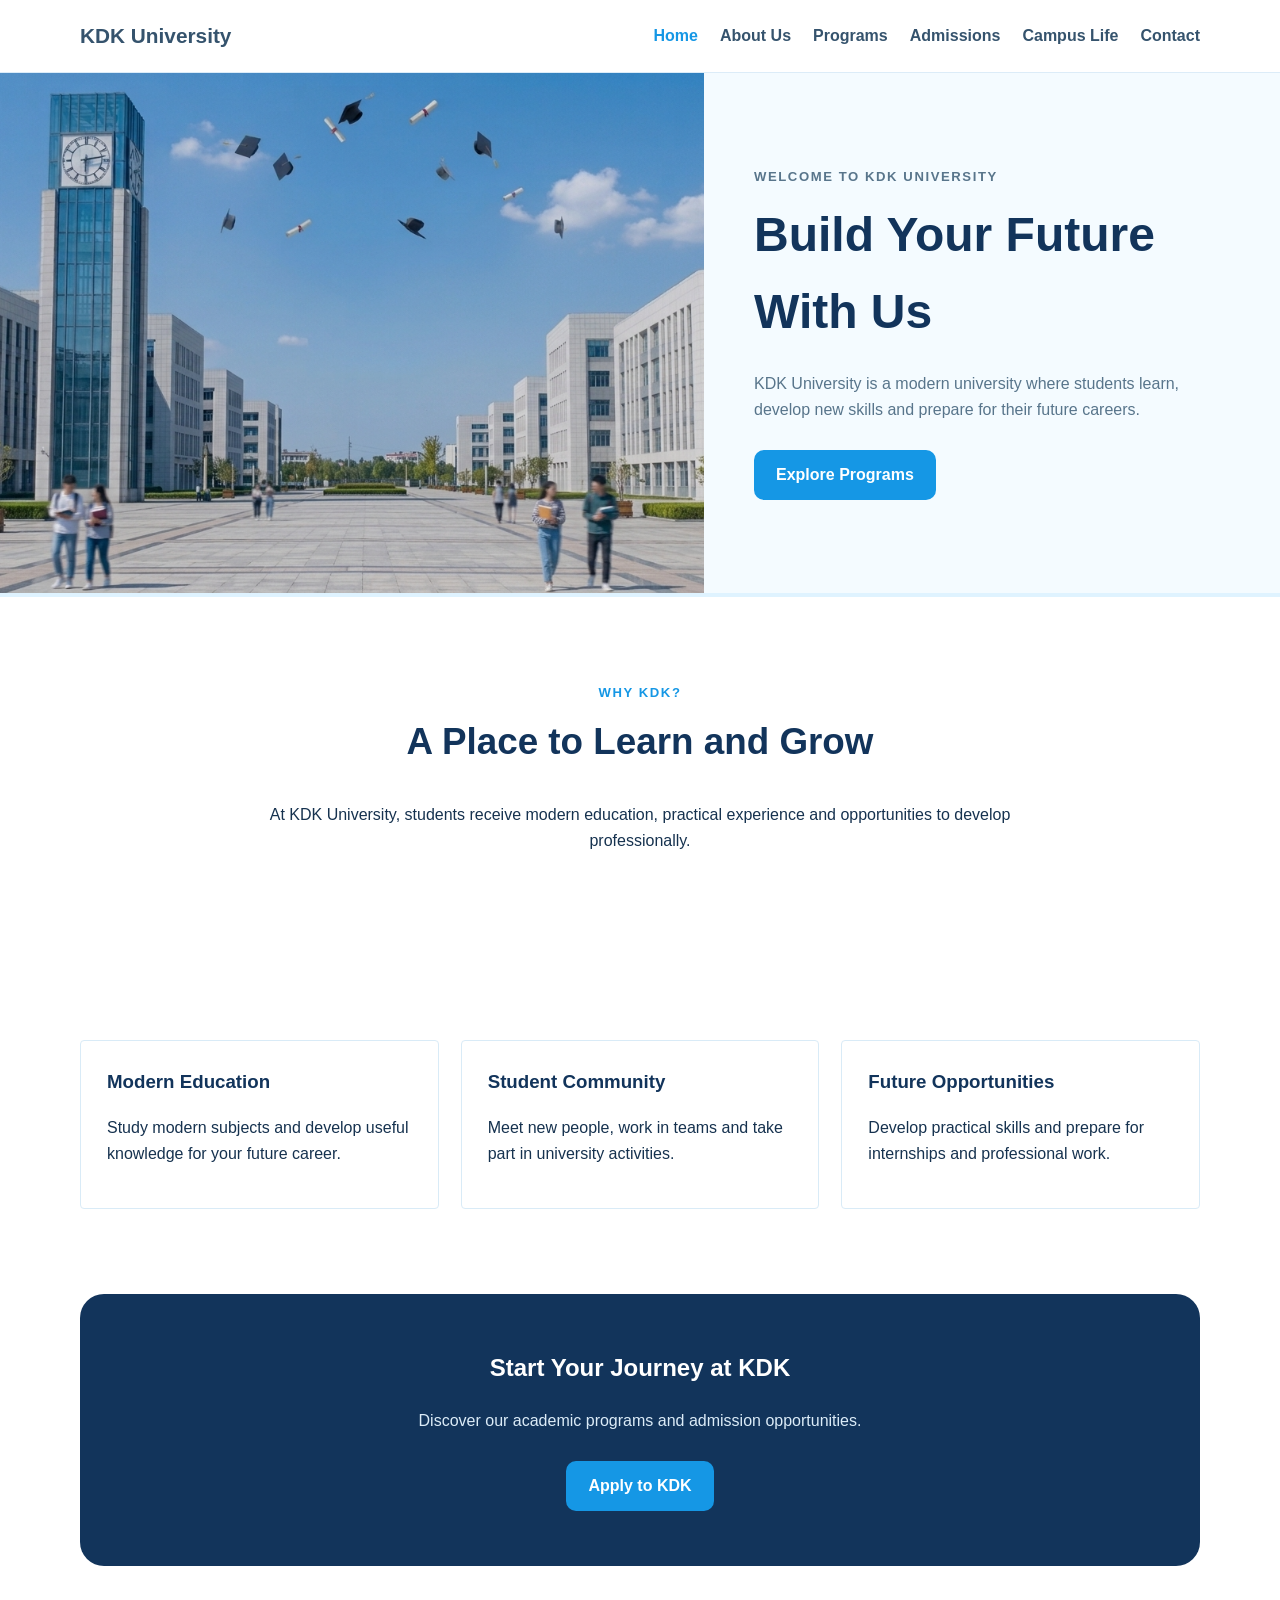
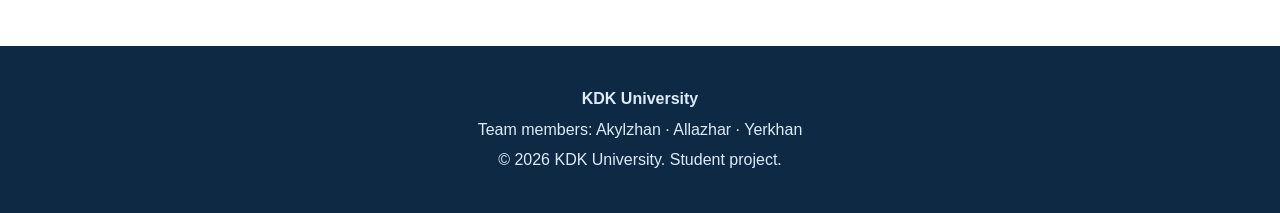
==== index.html @ b53c0f1c "Create home and about pages" ====
<!DOCTYPE html>
<html lang="en">

<head>
    <meta charset="UTF-8">
    <meta name="viewport" content="width=device-width, initial-scale=1.0">

    <title>KDK University | Home</title>

    <!-- Created by: Allazhar | KDK University Project -->

    <link rel="stylesheet" href="css/style.css">
</head>

<body>

    <!-- Navigation -->
    <header class="site-header">
        <div class="navbar">

            <a class="brand" href="index.html">KDK University</a>

            <nav>
                <a class="active" href="index.html">Home</a>
                <a href="about.html">About Us</a>
                <a href="programs.html">Programs</a>
                <a href="admissions.html">Admissions</a>
                <a href="campus.html">Campus Life</a>
                <a href="contact.html">Contact</a>
            </nav>

        </div>
    </header>


    <main>

        <!-- Main image -->
        <section id="home-hero" class="home-hero">

            <img
                src="images/kdk-campus-wide.png"
                alt="KDK University campus">

            <div class="home-hero-text">

                <p class="eyebrow">WELCOME TO KDK UNIVERSITY</p>

                <h1>Build Your Future With Us</h1>

                <p>
                    KDK University is a modern university where students
                    learn, develop new skills and prepare for their future careers.
                </p>

                <a class="button" href="programs.html">
                    Explore Programs
                </a>

            </div>

        </section>


        <!-- Introduction -->
        <section class="section home-intro">

            <p class="eyebrow">WHY KDK?</p>

            <h2>A Place to Learn and Grow</h2>

            <p>
                At KDK University, students receive modern education,
                practical experience and opportunities to develop professionally.
            </p>

        </section>


        <!-- Three simple blocks -->
        <section class="section">

            <div class="feature-grid">

                <article class="feature-card no-hover">

                    <h3>Modern Education</h3>

                    <p>
                        Study modern subjects and develop useful
                        knowledge for your future career.
                    </p>

                </article>


                <article class="feature-card no-hover">

                    <h3>Student Community</h3>

                    <p>
                        Meet new people, work in teams and take part
                        in university activities.
                    </p>

                </article>


                <article class="feature-card no-hover">

                    <h3>Future Opportunities</h3>

                    <p>
                        Develop practical skills and prepare for
                        internships and professional work.
                    </p>

                </article>

            </div>

        </section>


        <!-- Call to action -->
        <section class="cta">

            <h2>Start Your Journey at KDK</h2>

            <p>
                Discover our academic programs and admission opportunities.
            </p>

            <a class="button" href="admissions.html">
                Apply to KDK
            </a>

        </section>

    </main>


    <!-- Footer -->
    <footer>

        <p><strong>KDK University</strong></p>

        <p>
            Team members: Akylzhan · Allazhar · Yerkhan
        </p>

        <p>
            &copy; 2026 KDK University. Student project.
        </p>

    </footer>

</body>

</html>
---- css/style.css ----
/* =========================
   KDK University
   Shared stylesheet
   ========================= */

* {
    box-sizing: border-box;
}

html {
    scroll-behavior: smooth;
}

body {
    margin: 0;
    font-family: Arial, Helvetica, sans-serif;
    background-color: #ffffff;
    color: #16324f;
    line-height: 1.6;
}

h1,
h2,
h3 {
    margin-top: 0;
    color: #12345b;
}

p {
    margin-top: 0;
}

a {
    text-decoration: none;
}

/* Navigation */
.site-header {
    background-color: #ffffff;
    border-bottom: 1px solid #dcecf8;
    position: sticky;
    top: 0;
    z-index: 10;
}

.navbar {
    width: min(1120px, 92%);
    margin: 0 auto;
    min-height: 72px;
    display: flex;
    align-items: center;
    justify-content: space-between;
    gap: 30px;
}

.brand {
    font-size: 1.3rem;
    font-weight: 700;
    color: #1378bd;
}

.navbar nav {
    display: flex;
    flex-wrap: wrap;
    gap: 22px;
}

.navbar a {
    color: #35536d;
    font-weight: 600;
}

.navbar nav a:hover,
.navbar nav a.active {
    color: #1597e5;
}

/* Page banners */
.page-banner {
    position: relative;
    width: 100%;
    height: 390px;
    overflow: hidden;
    background-color: #dceef9;
}

.banner-image {
    width: 100%;
    height: 100%;
    display: block;
    object-fit: cover;
}

.programs-banner .banner-image {
    object-position: center 52%;
}

.admissions-banner {
    height: 480px;
}

.admissions-banner .banner-image {
    object-position: center 52%;
}

/* ID selectors required by the assignment */
#programs-hero {
    border-bottom: 4px solid #dff3ff;
}

#admissions-hero {
    border-bottom: 4px solid #bfe8ff;
}

.banner-shade {
    position: absolute;
    inset: 0;
    background: linear-gradient(
        to bottom,
        rgba(8, 35, 60, 0.06),
        rgba(8, 35, 60, 0.20) 58%,
        rgba(8, 35, 60, 0.58)
    );
}

.banner-title {
    position: absolute;
    left: 50%;
    bottom: 34px;
    transform: translateX(-50%);
    width: min(900px, 90%);
    text-align: center;
    color: #ffffff;
}

.banner-title p {
    margin-bottom: 7px;
    font-size: 0.8rem;
    font-weight: 800;
    letter-spacing: 0.16em;
}

.banner-title h1 {
    margin-bottom: 0;
    color: #ffffff;
    font-size: clamp(2.4rem, 5vw, 4.2rem);
    line-height: 1;
    text-shadow: 0 2px 12px rgba(0, 0, 0, 0.22);
}

/* Programs opening text */
.programs-intro {
    width: min(850px, 88%);
    margin: 0 auto;
    padding: 78px 0 58px;
    text-align: center;
}

.programs-intro h2 {
    margin-bottom: 16px;
    font-size: clamp(2rem, 4vw, 3rem);
}

.programs-intro > p:not(.eyebrow) {
    max-width: 760px;
    margin: 0 auto;
    color: #58758b;
    font-size: 1.05rem;
}

/* Admissions opening */
.admissions-shade {
    background: linear-gradient(
        90deg,
        rgba(8, 35, 60, 0.82) 0%,
        rgba(8, 35, 60, 0.58) 38%,
        rgba(8, 35, 60, 0.15) 72%,
        rgba(8, 35, 60, 0.05) 100%
    );
}

.admissions-hero-content {
    position: absolute;
    left: max(4%, calc((100% - 1120px) / 2));
    top: 50%;
    transform: translateY(-50%);
    width: min(560px, 86%);
    color: #ffffff;
}

.admissions-hero-content h1 {
    margin-bottom: 18px;
    color: #ffffff;
    font-size: clamp(2.7rem, 6vw, 4.8rem);
    line-height: 1.02;
    text-shadow: 0 2px 14px rgba(0, 0, 0, 0.18);
}

.admissions-hero-content > p:not(.hero-eyebrow) {
    max-width: 540px;
    color: #f2f8fc;
    font-size: 1.08rem;
}

.hero-eyebrow {
    margin-bottom: 10px;
    color: #d8f1ff;
    font-size: 0.82rem;
    font-weight: 800;
    letter-spacing: 0.14em;
}

.eyebrow {
    margin-bottom: 10px;
    color: #1597e5;
    font-size: 0.82rem;
    font-weight: 800;
    letter-spacing: 0.12em;
}

.button {
    display: inline-block;
    margin-top: 12px;
    padding: 12px 22px;
    border-radius: 10px;
    background-color: #1597e5;
    color: #ffffff;
    font-weight: 700;
}

.button:hover {
    background-color: #0d7fca;
}

.button-light {
    background-color: #ffffff;
    color: #1378bd;
}

.button-light:hover {
    background-color: #dff3ff;
    color: #0d6da9;
}

/* Main sections */
.section {
    width: min(1120px, 92%);
    margin: 0 auto;
    padding: 85px 0;
}

.soft-section {
    width: 100%;
    max-width: none;
    padding-left: max(4%, calc((100% - 1120px) / 2));
    padding-right: max(4%, calc((100% - 1120px) / 2));
    background-color: #f4fbff;
}

.section-heading {
    max-width: 700px;
    margin-bottom: 35px;
}

.section-heading h2 {
    font-size: 2.2rem;
    margin-bottom: 10px;
}

/* Program cards */
.program-grid {
    display: grid;
    grid-template-columns: repeat(3, 1fr);
    gap: 22px;
}

.program-card,
.feature-card,
.info-box,
.team-card {
    border: 1px solid #d9ebf7;
    background-color: #ffffff;
    border-radius: 4px;
    padding: 26px;
}

.program-card:hover,
.feature-card:hover {
    transform: translateY(-4px);
    box-shadow: 0 12px 30px rgba(33, 120, 168, 0.10);
}

.program-card {
    transition: 0.2s ease;
}

.program-card h3 {
    margin-bottom: 10px;
}

.program-card ul {
    padding-left: 20px;
    color: #49677e;
}

.program-number {
    display: inline-block;
    margin-bottom: 18px;
    color: #1597e5;
    font-weight: 800;
}

.program-meta {
    margin-top: 20px;
    margin-bottom: 0;
    font-weight: 700;
    color: #1378bd;
}

/* Feature cards */
.feature-grid {
    display: grid;
    grid-template-columns: repeat(3, 1fr);
    gap: 22px;
}

.feature-card {
    transition: 0.2s ease;
}

/* Admissions */
.steps {
    margin: 0;
    padding-left: 28px;
}

.steps li {
    margin-bottom: 24px;
    padding-left: 8px;
}

.steps strong,
.steps span {
    display: block;
}

.steps span {
    color: #58758b;
}

.two-column {
    display: grid;
    grid-template-columns: 1.5fr 0.8fr;
    gap: 40px;
    align-items: start;
}

.check-list {
    padding-left: 20px;
}

.check-list li {
    margin-bottom: 9px;
}

.info-box {
    border-top: 5px solid #1597e5;
}

.table-wrapper {
    overflow-x: auto;
    border-radius: 16px;
    border: 1px solid #d9ebf7;
}

table {
    width: 100%;
    border-collapse: collapse;
    background-color: #ffffff;
}

table th,
table td {
    padding: 16px;
    text-align: left;
    border-bottom: 1px solid #e3eff7;
}

table th {
    background-color: #eaf7ff;
    color: #12345b;
}

table tr:last-child td {
    border-bottom: none;
}

/* Team block */
.team-card {
    display: flex;
    align-items: center;
    gap: 24px;
    max-width: 720px;

    margin-bottom: 24px;
}

.profile-image {
    width: 115px;
    height: 115px;
    object-fit: cover;
    border-radius: 50%;
    border: 5px solid #dff3ff;
}

/* CTA */
.cta {
    width: min(1120px, 92%);
    margin: 0 auto 80px;
    padding: 55px 30px;
    text-align: center;
    border-radius: 24px;
    background-color: #12345b;
    color: #ffffff;
}

.cta h2 {
    color: #ffffff;
}

.cta p {
    color: #dcecf8;
}

/* Footer */
footer {
    padding: 35px 4%;
    text-align: center;
    background-color: #0d2944;
    color: #dcecf8;
}

footer p {
    margin: 5px 0;
}

/* Small screens */
@media (max-width: 850px) {
    .navbar {
        padding: 14px 0;
        flex-direction: column;
    }

    .navbar nav {
        justify-content: center;
        gap: 12px;
    }

    .program-grid,
    .feature-grid,
    .two-column {
        grid-template-columns: 1fr;
    }

    .team-card {
        flex-direction: column;
        text-align: center;
    }


    .page-banner {
        height: 310px;
    }

    .admissions-banner {
        height: 430px;
    }

    .banner-title {
        bottom: 26px;
    }

    .programs-intro {
        padding: 58px 0 38px;
    }

    .admissions-shade {
        background: linear-gradient(
            to right,
            rgba(8, 35, 60, 0.78),
            rgba(8, 35, 60, 0.42)
        );
    }

    .admissions-hero-content {
        left: 7%;
        width: 86%;
    }
}

.feature-card.no-hover:hover {
    transform: none;
    box-shadow: none;
}

.feature-card.no-hover:hover {
    transform: none;
    box-shadow: none;
}

/* =========================
   HOME PAGE
   ========================= */

#home-hero {
    border-bottom: 4px solid #dff3ff;
}

.home-hero {
    width: 100%;
    min-height: 520px;

    display: flex;
    align-items: center;

    background-color: #f4fbff;
}

.home-hero img {
    width: 55%;
    height: 520px;

    object-fit: cover;
}

.home-hero-text {
    width: 45%;
    padding: 50px;
}

.home-hero-text h1 {
    margin-bottom: 20px;

    font-size: 3rem;
}

.home-hero-text p {
    color: #58758b;
}

.home-intro {
    max-width: 800px;

    text-align: center;
}

.home-intro h2 {
    font-size: 2.3rem;
}


/* =========================
   ABOUT PAGE
   ========================= */

#about-hero {
    border-bottom: 4px solid #dff3ff;
}

.about-section {
    display: flex;
    align-items: center;

    gap: 50px;
}

.about-text {
    width: 55%;
}

.about-image {
    width: 45%;
    height: 330px;

    object-fit: cover;

    border-radius: 10px;
}


/* Team Members */

.simple-team-grid {
    display: flex;
    gap: 20px;
}

.simple-team-card {
    flex: 1;

    padding: 25px;

    border: 1px solid #d9ebf7;
    border-radius: 8px;

    background-color: #ffffff;
}

.simple-team-card h3 {
    margin-bottom: 10px;
}


/* =========================
   HOME & ABOUT MOBILE
   ========================= */

@media (max-width: 850px) {

    .home-hero {
        flex-direction: column;
    }

    .home-hero img {
        width: 100%;
        height: 300px;
    }

    .home-hero-text {
        width: 92%;
        padding: 40px 0;
    }

    .home-hero-text h1 {
        font-size: 2.3rem;
    }

    .about-section {
        flex-direction: column;
    }

    .about-text,
    .about-image {
        width: 100%;
    }

    .simple-team-grid {
        flex-direction: column;
    }
}
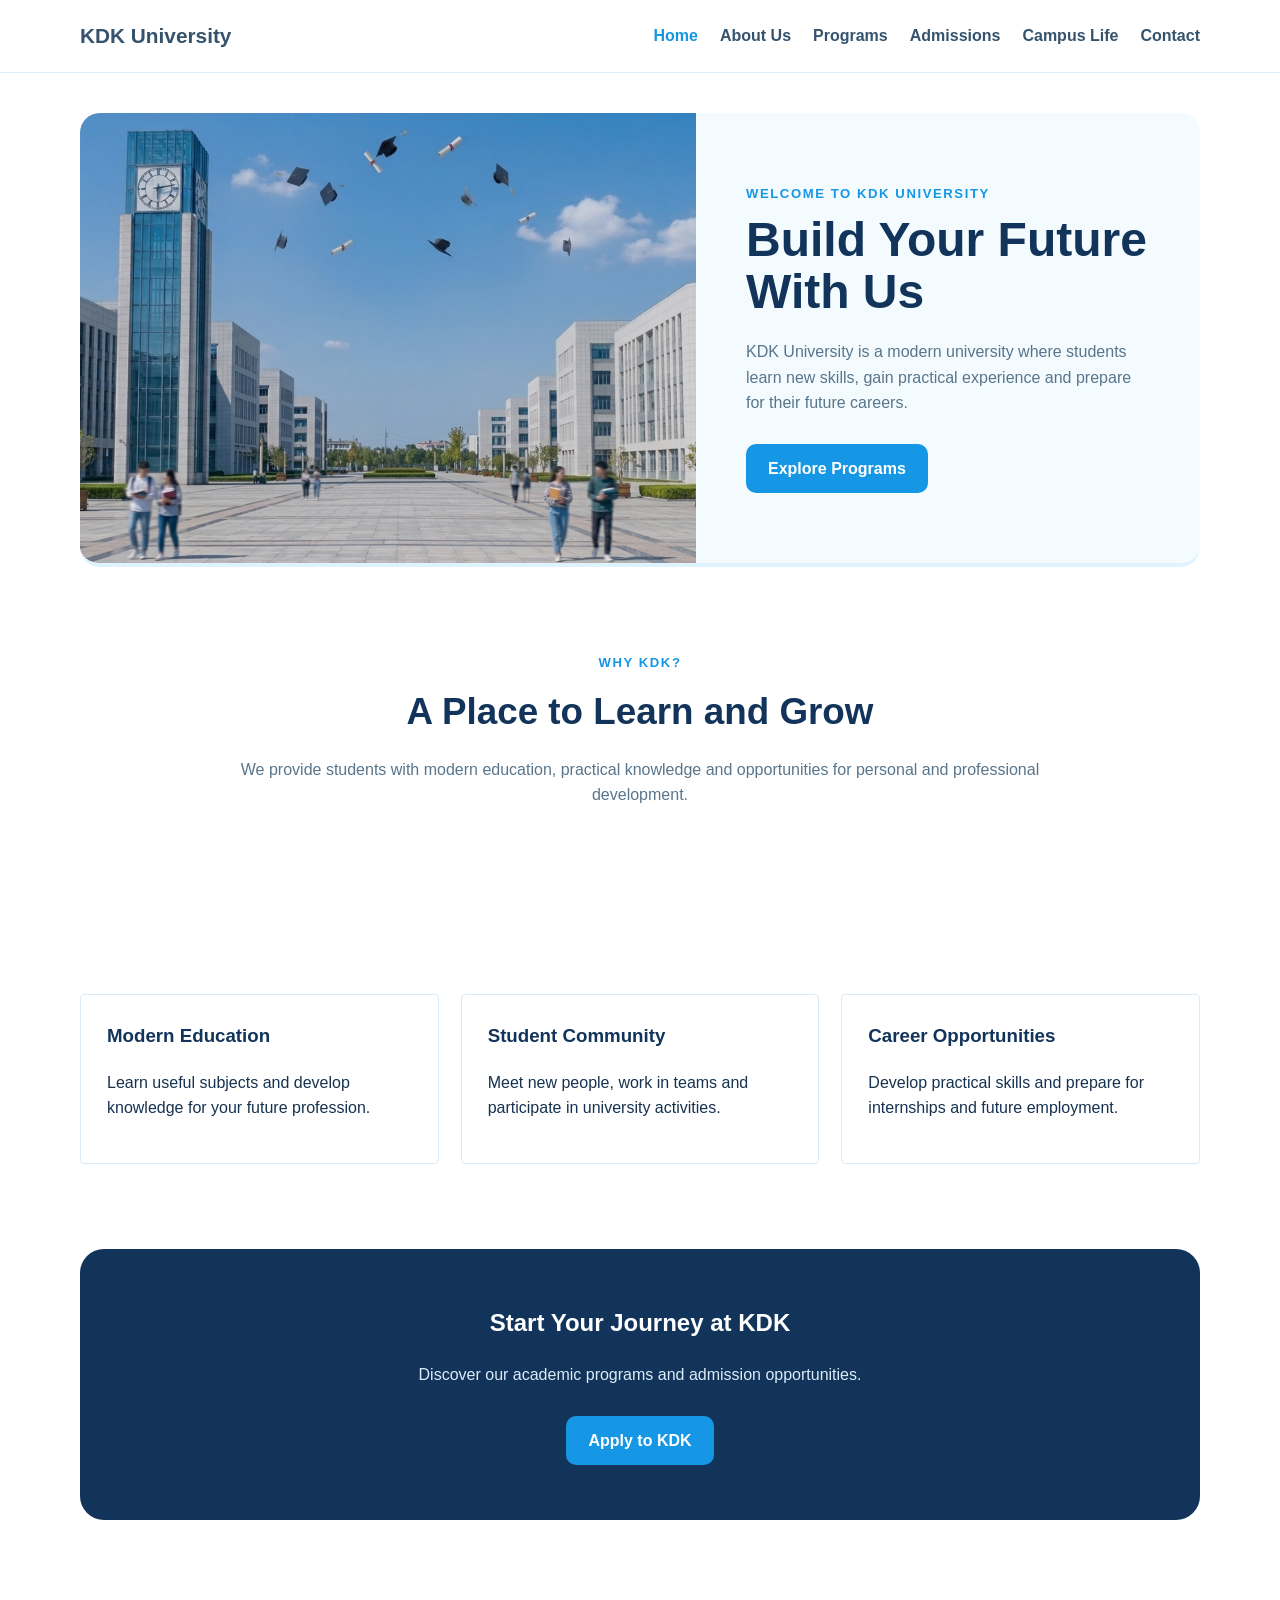
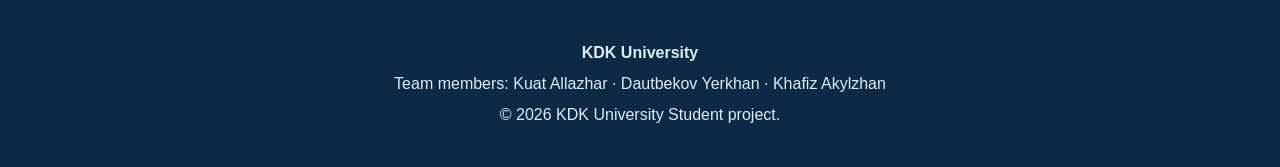
==== commit 843cb6e2: "Fix home and about page layout" ====
--- a/index.html
+++ b/index.html
@@ -10,52 +10,69 @@
     <!-- Created by: Allazhar | KDK University Project -->
 
     <link rel="stylesheet" href="css/style.css">
+    <link rel="stylesheet" href="css/allazhar.css">
 </head>
 
 <body>
 
     <!-- Navigation -->
     <header class="site-header">
+
         <div class="navbar">
 
-            <a class="brand" href="index.html">KDK University</a>
+            <a class="brand" href="index.html">
+                KDK University
+            </a>
 
             <nav>
                 <a class="active" href="index.html">Home</a>
                 <a href="about.html">About Us</a>
                 <a href="programs.html">Programs</a>
                 <a href="admissions.html">Admissions</a>
-                <a href="campus.html">Campus Life</a>
+                <a href="campus-life.html">Campus Life</a>
                 <a href="contact.html">Contact</a>
             </nav>
 
         </div>
+
     </header>
 
 
     <main>
 
-        <!-- Main image -->
+        <!-- Hero Section -->
         <section id="home-hero" class="home-hero">
 
-            <img
-                src="images/kdk-campus-wide.png"
-                alt="KDK University campus">
+            <div class="home-hero-image">
 
-            <div class="home-hero-text">
+                <img
+                    src="images/kdk-campus-wide.png"
+                    alt="KDK University campus">
 
-                <p class="eyebrow">WELCOME TO KDK UNIVERSITY</p>
+            </div>
 
-                <h1>Build Your Future With Us</h1>
 
-                <p>
-                    KDK University is a modern university where students
-                    learn, develop new skills and prepare for their future careers.
+            <div class="home-hero-content">
+
+                <p class="eyebrow">
+                    WELCOME TO KDK UNIVERSITY
                 </p>
 
-                <a class="button" href="programs.html">
-                    Explore Programs
-                </a>
+                <h1>
+                    Build Your Future With Us
+                </h1>
+
+                <p class="home-description">
+                    KDK University is a modern university where students
+                    learn new skills, gain practical experience and prepare
+                    for their future careers.
+                </p>
+
+                <div>
+                    <a class="button" href="programs.html">
+                        Explore Programs
+                    </a>
+                </div>
 
             </div>
 
@@ -65,19 +82,24 @@
         <!-- Introduction -->
         <section class="section home-intro">
 
-            <p class="eyebrow">WHY KDK?</p>
+            <p class="eyebrow">
+                WHY KDK?
+            </p>
 
-            <h2>A Place to Learn and Grow</h2>
+            <h2>
+                A Place to Learn and Grow
+            </h2>
 
-            <p>
-                At KDK University, students receive modern education,
-                practical experience and opportunities to develop professionally.
+            <p class="home-description">
+                We provide students with modern education,
+                practical knowledge and opportunities for personal
+                and professional development.
             </p>
 
         </section>
 
 
-        <!-- Three simple blocks -->
+        <!-- Features -->
         <section class="section">
 
             <div class="feature-grid">
@@ -87,8 +109,8 @@
                     <h3>Modern Education</h3>
 
                     <p>
-                        Study modern subjects and develop useful
-                        knowledge for your future career.
+                        Learn useful subjects and develop knowledge
+                        for your future profession.
                     </p>
 
                 </article>
@@ -99,7 +121,7 @@
                     <h3>Student Community</h3>
 
                     <p>
-                        Meet new people, work in teams and take part
+                        Meet new people, work in teams and participate
                         in university activities.
                     </p>
 
@@ -108,11 +130,11 @@
 
                 <article class="feature-card no-hover">
 
-                    <h3>Future Opportunities</h3>
+                    <h3>Career Opportunities</h3>
 
                     <p>
                         Develop practical skills and prepare for
-                        internships and professional work.
+                        internships and future employment.
                     </p>
 
                 </article>
@@ -122,10 +144,12 @@
         </section>
 
 
-        <!-- Call to action -->
+        <!-- Call to Action -->
         <section class="cta">
 
-            <h2>Start Your Journey at KDK</h2>
+            <h2>
+                Start Your Journey at KDK
+            </h2>
 
             <p>
                 Discover our academic programs and admission opportunities.
@@ -143,14 +167,16 @@
     <!-- Footer -->
     <footer>
 
-        <p><strong>KDK University</strong></p>
-
         <p>
-            Team members: Akylzhan · Allazhar · Yerkhan
+            <strong>KDK University</strong>
         </p>
 
         <p>
-            &copy; 2026 KDK University. Student project.
+            Team members: Kuat Allazhar · Dautbekov Yerkhan · Khafiz Akylzhan
+        </p>
+
+        <p>
+            &copy; 2026 KDK University Student project.
         </p>
 
     </footer>
--- a/css/style.css
+++ b/css/style.css
@@ -503,148 +503,163 @@
     box-shadow: none;
 }
 
-.feature-card.no-hover:hover {
-    transform: none;
-    box-shadow: none;
+/* Campus Life Hero */
+.campus-hero {
+    width: min(1120px, 92%);
+    margin: 40px auto 0;
+    padding: 55px 50px;
+    display: grid;
+    grid-template-columns: 1fr 1fr;
+    gap: 55px;
+    align-items: center;
+    background-color: #eaf7ff;
+    border-radius: 24px;
+}
+
+.campus-hero-text h1 {
+    margin-bottom: 20px;
+    font-size: clamp(2.7rem, 5vw, 4.2rem);
+    line-height: 1.05;
+}
+
+.campus-hero-text > p:not(.eyebrow) {
+    color: #58758b;
+    font-size: 1.05rem;
+}
+
+.campus-hero-image img {
+    width: 100%;
+    height: 300px;
+    display: block;
+    object-fit: cover;
+    border-radius: 18px;
+}
+
+@media (max-width: 850px) {
+    .campus-hero {
+        grid-template-columns: 1fr;
+        padding: 35px 25px;
+    }
+
+    .campus-hero-image img {
+        height: 240px;
+    }
 }
 
 /* =========================
-   HOME PAGE
+   Contact Page
    ========================= */
 
-#home-hero {
-    border-bottom: 4px solid #dff3ff;
-}
-
-.home-hero {
+.contact-grid {
+    display: grid;
+    grid-template-columns: 0.9fr 1.1fr;
+    gap: 45px;
+    align-items: start;
+}
+
+.contact-info .info-box {
+    margin-bottom: 18px;
+}
+
+.contact-info .info-box h3 {
+    margin-bottom: 10px;
+}
+
+.contact-info .info-box p {
+    margin-bottom: 6px;
+    color: #58758b;
+}
+
+
+/* Contact Form */
+
+.contact-form-box {
+    padding: 32px;
+    background-color: #ffffff;
+    border: 1px solid #d9ebf7;
+    border-radius: 16px;
+}
+
+.contact-form-box h2 {
+    margin-bottom: 24px;
+}
+
+#contact-form {
+    display: flex;
+    flex-direction: column;
+}
+
+#contact-form label {
+    margin-bottom: 7px;
+    font-weight: 700;
+    color: #12345b;
+}
+
+#contact-form input,
+#contact-form select,
+#contact-form textarea {
     width: 100%;
-    min-height: 520px;
-
-    display: flex;
+    margin-bottom: 20px;
+    padding: 13px 14px;
+    border: 1px solid #c9deec;
+    border-radius: 8px;
+    background-color: #ffffff;
+    color: #16324f;
+    font-family: Arial, Helvetica, sans-serif;
+    font-size: 1rem;
+}
+
+#contact-form textarea {
+    resize: vertical;
+}
+
+#contact-form input:focus,
+#contact-form select:focus,
+#contact-form textarea:focus {
+    outline: none;
+    border-color: #1597e5;
+}
+
+#contact-form .button {
+    align-self: flex-start;
+    border: none;
+    cursor: pointer;
+}
+
+
+/* Contact Page - Small Screens */
+
+@media (max-width: 850px) {
+
+    .contact-grid {
+        grid-template-columns: 1fr;
+    }
+
+    .contact-form-box {
+        padding: 24px;
+    }
+
+}
+
+/* Visit Campus */
+
+.visit-campus {
+    display: grid;
+    grid-template-columns: 0.8fr 1.2fr;
+    gap: 40px;
     align-items: center;
-
-    background-color: #f4fbff;
-}
-
-.home-hero img {
-    width: 55%;
-    height: 520px;
-
+}
+
+.visit-campus-image {
+    width: 100%;
+    height: 280px;
     object-fit: cover;
-}
-
-.home-hero-text {
-    width: 45%;
-    padding: 50px;
-}
-
-.home-hero-text h1 {
-    margin-bottom: 20px;
-
-    font-size: 3rem;
-}
-
-.home-hero-text p {
-    color: #58758b;
-}
-
-.home-intro {
-    max-width: 800px;
-
-    text-align: center;
-}
-
-.home-intro h2 {
-    font-size: 2.3rem;
-}
-
-
-/* =========================
-   ABOUT PAGE
-   ========================= */
-
-#about-hero {
-    border-bottom: 4px solid #dff3ff;
-}
-
-.about-section {
-    display: flex;
-    align-items: center;
-
-    gap: 50px;
-}
-
-.about-text {
-    width: 55%;
-}
-
-.about-image {
-    width: 45%;
-    height: 330px;
-
-    object-fit: cover;
-
-    border-radius: 10px;
-}
-
-
-/* Team Members */
-
-.simple-team-grid {
-    display: flex;
-    gap: 20px;
-}
-
-.simple-team-card {
-    flex: 1;
-
-    padding: 25px;
-
-    border: 1px solid #d9ebf7;
-    border-radius: 8px;
-
-    background-color: #ffffff;
-}
-
-.simple-team-card h3 {
-    margin-bottom: 10px;
-}
-
-
-/* =========================
-   HOME & ABOUT MOBILE
-   ========================= */
+    border-radius: 18px;
+}
 
 @media (max-width: 850px) {
-
-    .home-hero {
-        flex-direction: column;
-    }
-
-    .home-hero img {
-        width: 100%;
-        height: 300px;
-    }
-
-    .home-hero-text {
-        width: 92%;
-        padding: 40px 0;
-    }
-
-    .home-hero-text h1 {
-        font-size: 2.3rem;
-    }
-
-    .about-section {
-        flex-direction: column;
-    }
-
-    .about-text,
-    .about-image {
-        width: 100%;
-    }
-
-    .simple-team-grid {
-        flex-direction: column;
-    }
-}+    .visit-campus {
+        grid-template-columns: 1fr;
+    }
+}
+
--- a/css/allazhar.css
+++ b/css/allazhar.css
@@ -0,0 +1,120 @@
+/* =========================
+   ALLAZHAR - HOME PAGE
+   ========================= */
+
+#home-hero {
+    border-bottom: 4px solid #dff3ff;
+}
+
+.home-hero {
+    width: min(1120px, 92%);
+    margin: 40px auto 0;
+
+    display: grid;
+    grid-template-columns: 1.1fr 0.9fr;
+
+    background-color: #f4fbff;
+    border-radius: 20px;
+    overflow: hidden;
+}
+
+.home-hero-image img {
+    width: 100%;
+    height: 450px;
+
+    display: block;
+    object-fit: cover;
+}
+
+.home-hero-content {
+    padding: 50px;
+
+    display: flex;
+    flex-direction: column;
+    justify-content: center;
+}
+
+.home-hero-content h1 {
+    margin-bottom: 20px;
+
+    font-size: 3rem;
+    line-height: 1.1;
+}
+
+.home-description {
+    color: #58758b;
+}
+
+.home-intro {
+    max-width: 800px;
+    text-align: center;
+}
+
+.home-intro h2 {
+    margin-bottom: 15px;
+    font-size: 2.3rem;
+}
+
+
+/* =========================
+   ALLAZHAR - ABOUT PAGE
+   ========================= */
+
+#about-hero {
+    border-bottom: 4px solid #dff3ff;
+}
+
+.about-main {
+    display: grid;
+    grid-template-columns: 1fr 1fr;
+
+    gap: 50px;
+    align-items: center;
+}
+
+.about-main-text h2 {
+    margin-bottom: 18px;
+    font-size: 2.3rem;
+}
+
+.about-description {
+    color: #58758b;
+}
+
+.about-image {
+    width: 100%;
+    height: 330px;
+
+    display: block;
+    object-fit: cover;
+
+    border-radius: 16px;
+}
+
+
+/* =========================
+   MOBILE
+   ========================= */
+
+@media (max-width: 850px) {
+
+    .home-hero {
+        grid-template-columns: 1fr;
+    }
+
+    .home-hero-image img {
+        height: 280px;
+    }
+
+    .home-hero-content {
+        padding: 35px 25px;
+    }
+
+    .home-hero-content h1 {
+        font-size: 2.3rem;
+    }
+
+    .about-main {
+        grid-template-columns: 1fr;
+    }
+}
